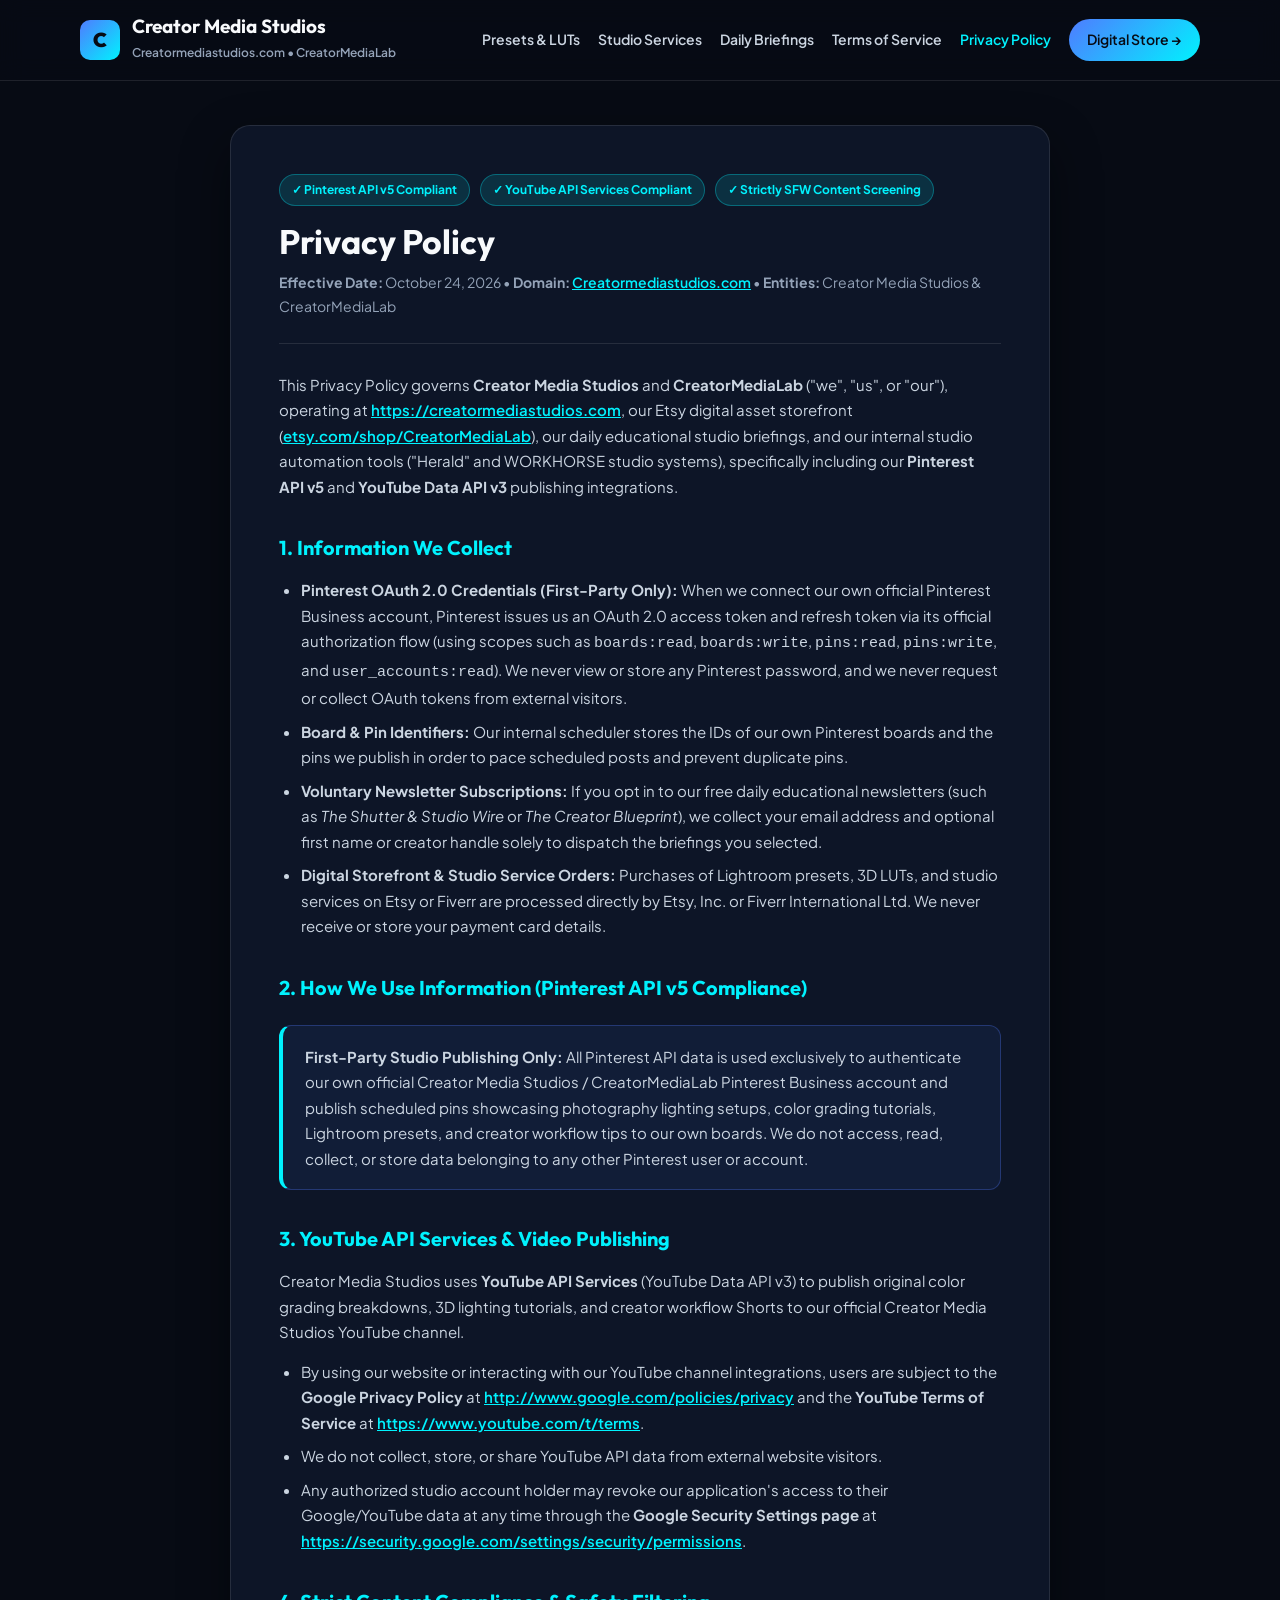
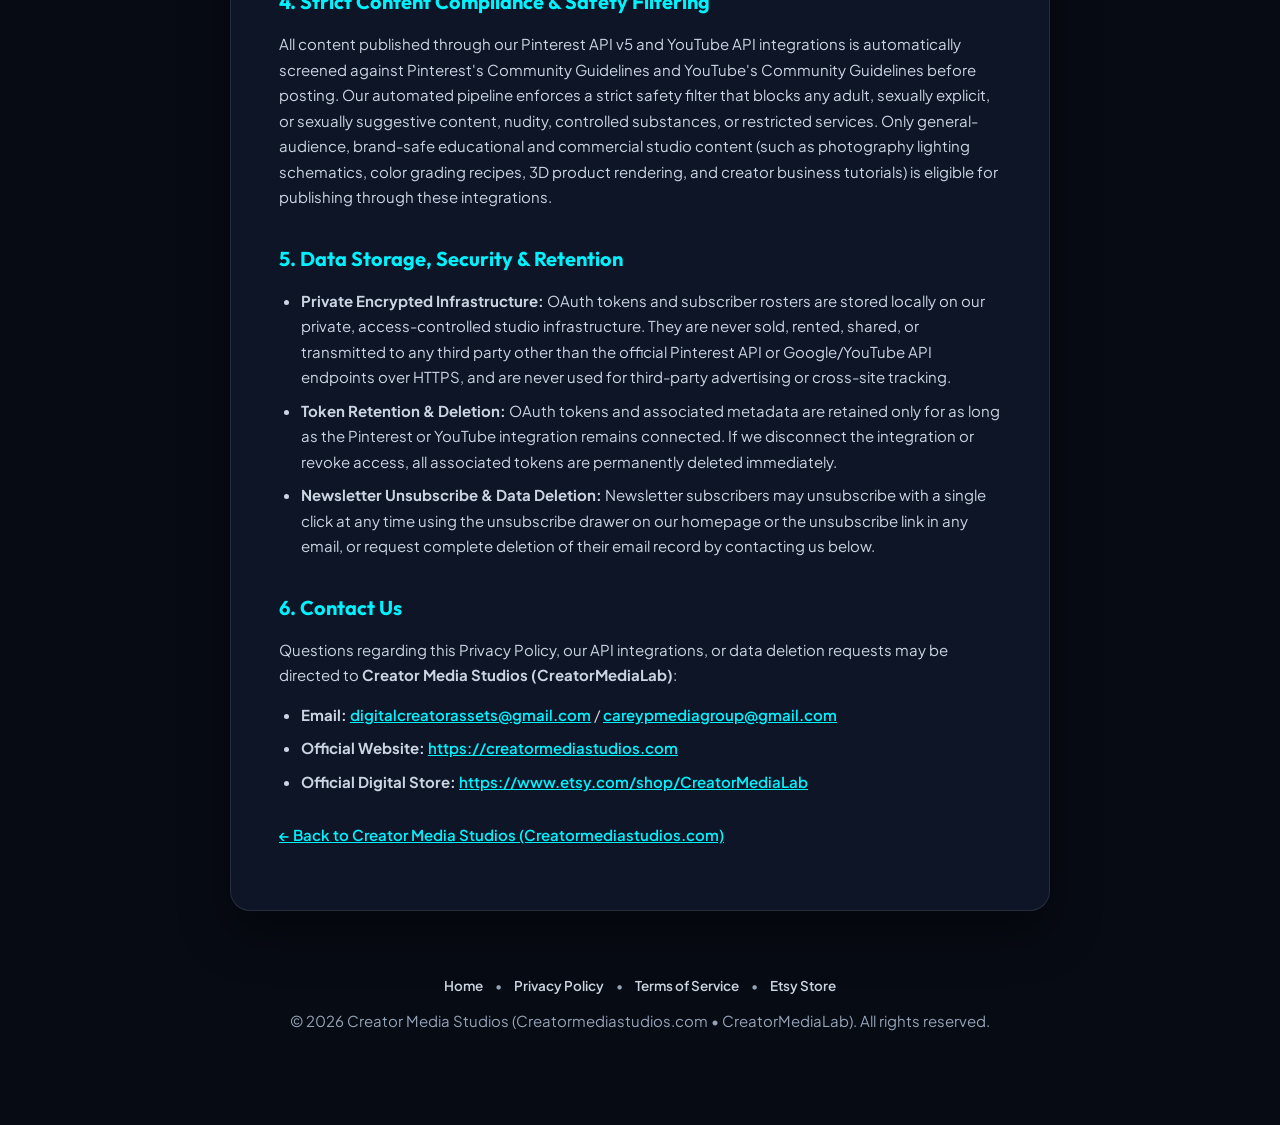
==== privacy/index.html @ a0b111d2 "Deploy Creator Media Studios website, privacy policy, and terms" ====
<!DOCTYPE html>
<html lang="en">
<head>
  <meta charset="UTF-8">
  <meta name="viewport" content="width=device-width, initial-scale=1.0">
  <title>Privacy Policy — Creator Media Studios (Creatormediastudios.com &bull; CreatorMediaLab)</title>
  <meta name="description" content="Official Privacy Policy for Creator Media Studios (Creatormediastudios.com) and CreatorMediaLab, covering our Pinterest API v5 integration, YouTube API Services integration, digital storefront, and daily studio briefings.">
  <link rel="canonical" href="https://creatormediastudios.com/privacy.html">
  <link rel="preconnect" href="https://fonts.googleapis.com">
  <link rel="preconnect" href="https://fonts.gstatic.com" crossorigin>
  <link href="https://fonts.googleapis.com/css2?family=Outfit:wght@500;600;700;800;900&family=Plus+Jakarta+Sans:wght@400;500;600;700&display=swap" rel="stylesheet">
  <style>
    :root {
      --bg-dark: #070b14;
      --card-bg: #0d1527;
      --border-color: rgba(255, 255, 255, 0.1);
      --studio-cyan: #00f2fe;
      --cobalt: #4f7cff;
      --blueprint-gold: #eab308;
      --emerald: #10b981;
      --text-white: #f8fafc;
      --text-sub: #cbd5e1;
      --text-muted: #94a3b8;
    }
    * { box-sizing: border-box; margin: 0; padding: 0; }
    body {
      background-color: var(--bg-dark);
      color: var(--text-sub);
      font-family: 'Plus Jakarta Sans', -apple-system, BlinkMacSystemFont, "Segoe UI", Roboto, sans-serif;
      line-height: 1.7;
      padding-bottom: 80px;
    }
    header.site-header {
      background: rgba(7, 11, 20, 0.9);
      backdrop-filter: blur(12px);
      border-bottom: 1px solid var(--border-color);
      position: sticky;
      top: 0;
      z-index: 50;
      padding: 16px 24px;
    }
    .header-inner {
      max-width: 1120px;
      margin: 0 auto;
      display: flex;
      align-items: center;
      justify-content: space-between;
      flex-wrap: wrap;
      gap: 16px;
    }
    .brand {
      display: flex;
      align-items: center;
      gap: 12px;
      text-decoration: none;
      color: var(--text-white);
    }
    .brand-badge {
      width: 40px;
      height: 40px;
      border-radius: 10px;
      background: linear-gradient(135deg, var(--cobalt), var(--studio-cyan));
      display: flex;
      align-items: center;
      justify-content: center;
      font-family: 'Outfit', sans-serif;
      font-weight: 900;
      font-size: 20px;
      color: #070b14;
    }
    .brand-text strong {
      display: block;
      font-family: 'Outfit', sans-serif;
      font-size: 19px;
      color: var(--text-white);
      line-height: 1.1;
    }
    .brand-text span {
      font-size: 12px;
      color: var(--text-muted);
    }
    .nav-links {
      display: flex;
      align-items: center;
      gap: 18px;
      flex-wrap: wrap;
    }
    .nav-links a {
      text-decoration: none;
      color: var(--text-sub);
      font-size: 14px;
      font-weight: 600;
      transition: color 0.15s;
    }
    .nav-links a:hover { color: var(--studio-cyan); }
    .btn-cta {
      background: linear-gradient(135deg, var(--cobalt), var(--studio-cyan));
      color: #070b14 !important;
      padding: 9px 18px;
      border-radius: 999px;
      font-weight: 800;
      font-size: 13.5px;
    }

    .container {
      max-width: 860px;
      margin: 44px auto 0;
      padding: 0 20px;
    }
    .policy-card {
      background: var(--card-bg);
      border: 1px solid var(--border-color);
      border-radius: 20px;
      padding: 48px;
      box-shadow: 0 20px 50px rgba(0, 0, 0, 0.45);
    }
    .badge-row {
      display: flex;
      flex-wrap: wrap;
      gap: 10px;
      margin-bottom: 16px;
    }
    .badge {
      display: inline-flex;
      align-items: center;
      gap: 6px;
      padding: 5px 12px;
      border-radius: 999px;
      font-size: 12px;
      font-weight: 700;
      background: rgba(0, 242, 254, 0.12);
      border: 1px solid rgba(0, 242, 254, 0.3);
      color: var(--studio-cyan);
    }
    h1 {
      font-family: 'Outfit', sans-serif;
      font-size: 34px;
      color: var(--text-white);
      line-height: 1.2;
      margin-bottom: 8px;
    }
    .meta {
      font-size: 14px;
      color: var(--text-muted);
      margin-bottom: 28px;
      padding-bottom: 24px;
      border-bottom: 1px solid var(--border-color);
    }
    h2 {
      font-family: 'Outfit', sans-serif;
      font-size: 20px;
      color: var(--studio-cyan);
      margin: 32px 0 12px;
    }
    p {
      margin-bottom: 14px;
      font-size: 15px;
    }
    ul {
      padding-left: 22px;
      margin-bottom: 16px;
    }
    li {
      margin-bottom: 8px;
      font-size: 15px;
    }
    a {
      color: var(--studio-cyan);
      font-weight: 600;
    }
    .compliance-box {
      background: rgba(79, 124, 255, 0.08);
      border: 1px solid rgba(79, 124, 255, 0.3);
      border-left: 4px solid var(--studio-cyan);
      border-radius: 12px;
      padding: 18px 22px;
      margin: 20px 0;
    }
    footer.site-footer {
      max-width: 860px;
      margin: 40px auto 0;
      padding: 24px 20px 0;
      text-align: center;
      font-size: 13.5px;
      color: var(--text-muted);
    }
    footer.site-footer a {
      color: var(--text-sub);
      text-decoration: none;
      margin: 0 10px;
    }
    @media (max-width: 640px) {
      .policy-card { padding: 28px 22px; }
      h1 { font-size: 26px; }
    }
  </style>
</head>
<body>
  <header class="site-header">
    <div class="header-inner">
      <a href="index.html" class="brand">
        <div class="brand-badge">C</div>
        <div class="brand-text">
          <strong>Creator Media Studios</strong>
          <span>Creatormediastudios.com &bull; CreatorMediaLab</span>
        </div>
      </a>
      <nav class="nav-links">
        <a href="index.html#store">Presets &amp; LUTs</a>
        <a href="index.html#services">Studio Services</a>
        <a href="index.html#briefings">Daily Briefings</a>
        <a href="terms.html">Terms of Service</a>
        <a href="privacy.html" style="color: var(--studio-cyan);">Privacy Policy</a>
        <a href="https://www.etsy.com/shop/CreatorMediaLab" target="_blank" rel="noopener" class="btn-cta">Digital Store &rarr;</a>
      </nav>
    </div>
  </header>

  <main class="container">
    <article class="policy-card">
      <div class="badge-row">
        <span class="badge">&#10003; Pinterest API v5 Compliant</span>
        <span class="badge">&#10003; YouTube API Services Compliant</span>
        <span class="badge">&#10003; Strictly SFW Content Screening</span>
      </div>
      <h1>Privacy Policy</h1>
      <div class="meta">
        <strong>Effective Date:</strong> October 24, 2026 &bull; <strong>Domain:</strong> <a href="https://creatormediastudios.com">Creatormediastudios.com</a> &bull; <strong>Entities:</strong> Creator Media Studios &amp; CreatorMediaLab
      </div>

      <p>
        This Privacy Policy governs <strong>Creator Media Studios</strong> and <strong>CreatorMediaLab</strong> ("we", "us", or "our"), operating at <a href="https://creatormediastudios.com">https://creatormediastudios.com</a>, our Etsy digital asset storefront (<a href="https://www.etsy.com/shop/CreatorMediaLab" target="_blank" rel="noopener">etsy.com/shop/CreatorMediaLab</a>), our daily educational studio briefings, and our internal studio automation tools ("Herald" and WORKHORSE studio systems), specifically including our <strong>Pinterest API v5</strong> and <strong>YouTube Data API v3</strong> publishing integrations.
      </p>

      <h2>1. Information We Collect</h2>
      <ul>
        <li><strong>Pinterest OAuth 2.0 Credentials (First-Party Only):</strong> When we connect our own official Pinterest Business account, Pinterest issues us an OAuth 2.0 access token and refresh token via its official authorization flow (using scopes such as <code>boards:read</code>, <code>boards:write</code>, <code>pins:read</code>, <code>pins:write</code>, and <code>user_accounts:read</code>). We never view or store any Pinterest password, and we never request or collect OAuth tokens from external visitors.</li>
        <li><strong>Board &amp; Pin Identifiers:</strong> Our internal scheduler stores the IDs of our own Pinterest boards and the pins we publish in order to pace scheduled posts and prevent duplicate pins.</li>
        <li><strong>Voluntary Newsletter Subscriptions:</strong> If you opt in to our free daily educational newsletters (such as <em>The Shutter &amp; Studio Wire</em> or <em>The Creator Blueprint</em>), we collect your email address and optional first name or creator handle solely to dispatch the briefings you selected.</li>
        <li><strong>Digital Storefront &amp; Studio Service Orders:</strong> Purchases of Lightroom presets, 3D LUTs, and studio services on Etsy or Fiverr are processed directly by Etsy, Inc. or Fiverr International Ltd. We never receive or store your payment card details.</li>
      </ul>

      <h2>2. How We Use Information (Pinterest API v5 Compliance)</h2>
      <div class="compliance-box">
        <p style="margin-bottom: 0;">
          <strong>First-Party Studio Publishing Only:</strong> All Pinterest API data is used exclusively to authenticate our own official Creator Media Studios / CreatorMediaLab Pinterest Business account and publish scheduled pins showcasing photography lighting setups, color grading tutorials, Lightroom presets, and creator workflow tips to our own boards. We do not access, read, collect, or store data belonging to any other Pinterest user or account.
        </p>
      </div>

      <h2>3. YouTube API Services &amp; Video Publishing</h2>
      <p>
        Creator Media Studios uses <strong>YouTube API Services</strong> (YouTube Data API v3) to publish original color grading breakdowns, 3D lighting tutorials, and creator workflow Shorts to our official Creator Media Studios YouTube channel.
      </p>
      <ul>
        <li>By using our website or interacting with our YouTube channel integrations, users are subject to the <strong>Google Privacy Policy</strong> at <a href="http://www.google.com/policies/privacy" target="_blank" rel="noopener">http://www.google.com/policies/privacy</a> and the <strong>YouTube Terms of Service</strong> at <a href="https://www.youtube.com/t/terms" target="_blank" rel="noopener">https://www.youtube.com/t/terms</a>.</li>
        <li>We do not collect, store, or share YouTube API data from external website visitors.</li>
        <li>Any authorized studio account holder may revoke our application's access to their Google/YouTube data at any time through the <strong>Google Security Settings page</strong> at <a href="https://security.google.com/settings/security/permissions" target="_blank" rel="noopener">https://security.google.com/settings/security/permissions</a>.</li>
      </ul>

      <h2>4. Strict Content Compliance &amp; Safety Filtering</h2>
      <p>
        All content published through our Pinterest API v5 and YouTube API integrations is automatically screened against Pinterest's Community Guidelines and YouTube's Community Guidelines before posting. Our automated pipeline enforces a strict safety filter that blocks any adult, sexually explicit, or sexually suggestive content, nudity, controlled substances, or restricted services. Only general-audience, brand-safe educational and commercial studio content (such as photography lighting schematics, color grading recipes, 3D product rendering, and creator business tutorials) is eligible for publishing through these integrations.
      </p>

      <h2>5. Data Storage, Security &amp; Retention</h2>
      <ul>
        <li><strong>Private Encrypted Infrastructure:</strong> OAuth tokens and subscriber rosters are stored locally on our private, access-controlled studio infrastructure. They are never sold, rented, shared, or transmitted to any third party other than the official Pinterest API or Google/YouTube API endpoints over HTTPS, and are never used for third-party advertising or cross-site tracking.</li>
        <li><strong>Token Retention &amp; Deletion:</strong> OAuth tokens and associated metadata are retained only for as long as the Pinterest or YouTube integration remains connected. If we disconnect the integration or revoke access, all associated tokens are permanently deleted immediately.</li>
        <li><strong>Newsletter Unsubscribe &amp; Data Deletion:</strong> Newsletter subscribers may unsubscribe with a single click at any time using the unsubscribe drawer on our homepage or the unsubscribe link in any email, or request complete deletion of their email record by contacting us below.</li>
      </ul>

      <h2>6. Contact Us</h2>
      <p>
        Questions regarding this Privacy Policy, our API integrations, or data deletion requests may be directed to <strong>Creator Media Studios (CreatorMediaLab)</strong>:
      </p>
      <ul>
        <li><strong>Email:</strong> <a href="mailto:digitalcreatorassets@gmail.com">digitalcreatorassets@gmail.com</a> / <a href="mailto:careypmediagroup@gmail.com">careypmediagroup@gmail.com</a></li>
        <li><strong>Official Website:</strong> <a href="https://creatormediastudios.com">https://creatormediastudios.com</a></li>
        <li><strong>Official Digital Store:</strong> <a href="https://www.etsy.com/shop/CreatorMediaLab" target="_blank" rel="noopener">https://www.etsy.com/shop/CreatorMediaLab</a></li>
      </ul>

      <p style="margin-top: 28px;">
        <a href="index.html">&larr; Back to Creator Media Studios (Creatormediastudios.com)</a>
      </p>
    </article>
  </main>

  <footer class="site-footer">
    <div>
      <a href="index.html">Home</a> &bull;
      <a href="privacy.html">Privacy Policy</a> &bull;
      <a href="terms.html">Terms of Service</a> &bull;
      <a href="https://www.etsy.com/shop/CreatorMediaLab" target="_blank" rel="noopener">Etsy Store</a>
    </div>
    <p style="margin-top: 10px;">&copy; 2026 Creator Media Studios (Creatormediastudios.com &bull; CreatorMediaLab). All rights reserved.</p>
  </footer>
</body>
</html>
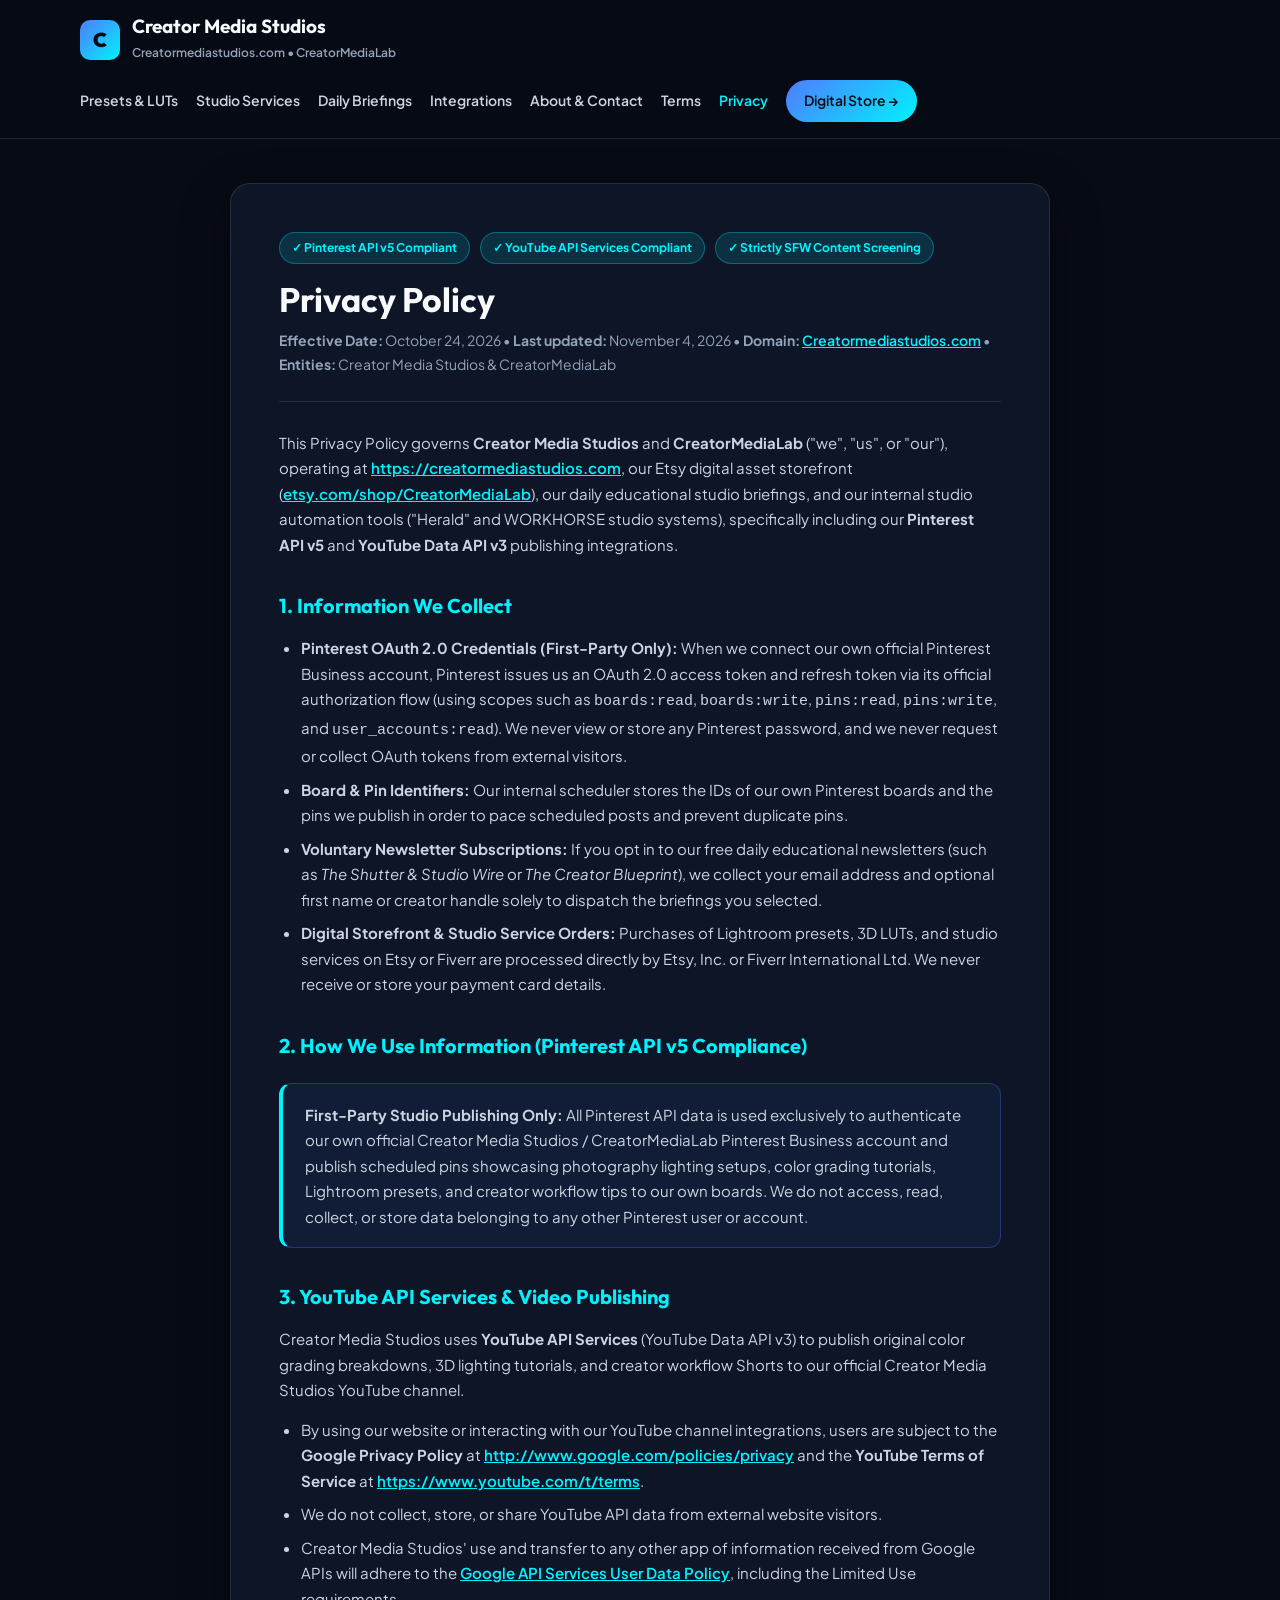
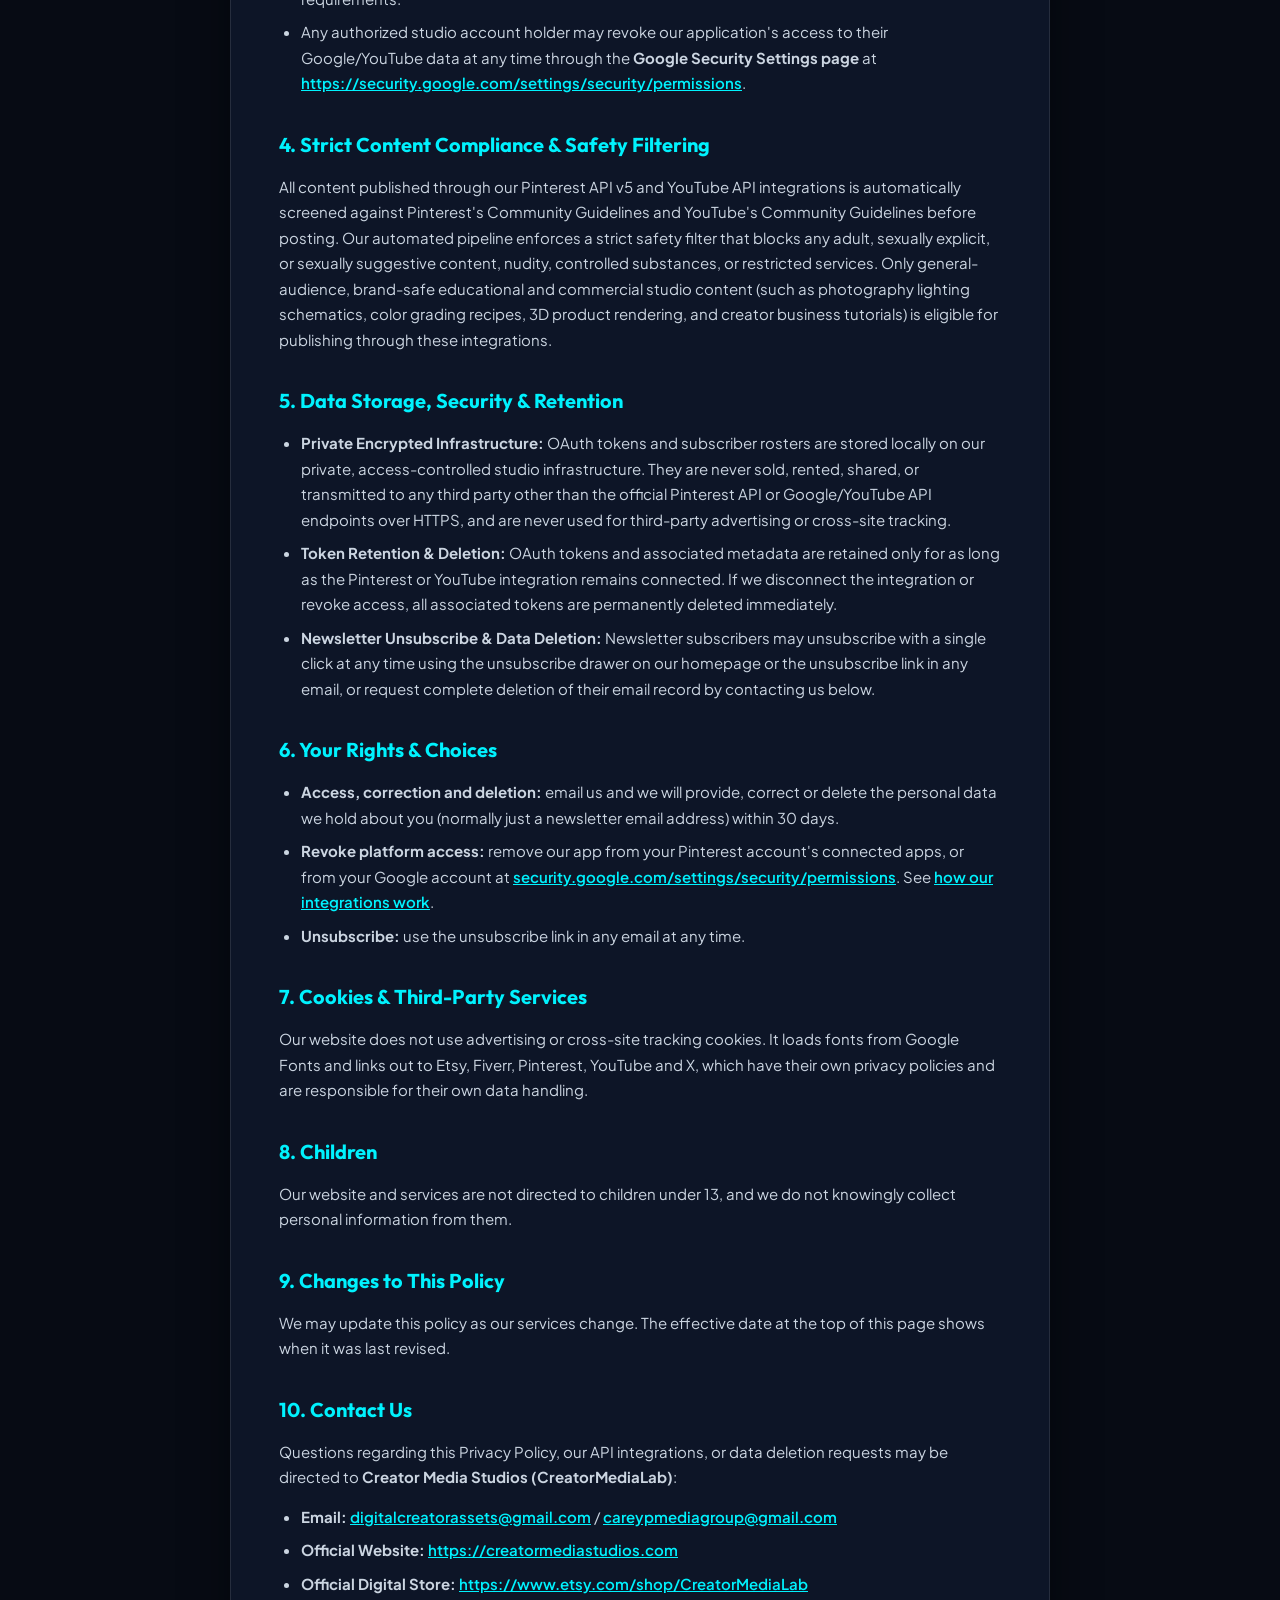
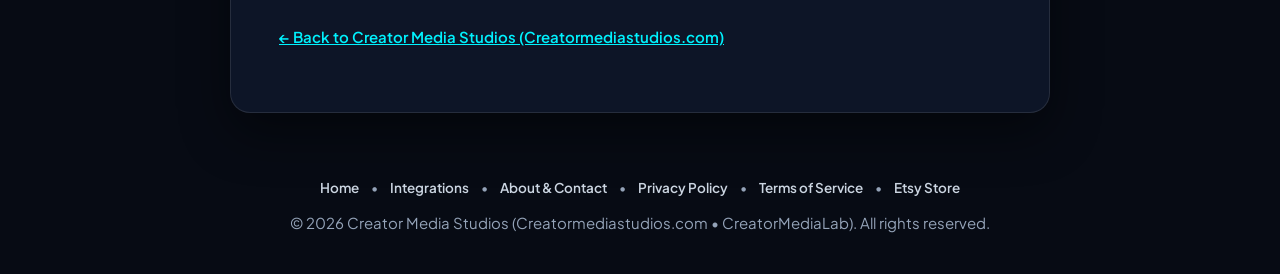
==== commit 61798748: "Add Integrations and About & Contact pages, expand privacy policy, fix nav anchors, redirect duplica" ====
--- a/privacy/index.html
+++ b/privacy/index.html
@@ -2,297 +2,9 @@
 <html lang="en">
 <head>
   <meta charset="UTF-8">
-  <meta name="viewport" content="width=device-width, initial-scale=1.0">
-  <title>Privacy Policy — Creator Media Studios (Creatormediastudios.com &bull; CreatorMediaLab)</title>
-  <meta name="description" content="Official Privacy Policy for Creator Media Studios (Creatormediastudios.com) and CreatorMediaLab, covering our Pinterest API v5 integration, YouTube API Services integration, digital storefront, and daily studio briefings.">
+  <title>Privacy Policy • Creator Media Studios</title>
   <link rel="canonical" href="https://creatormediastudios.com/privacy.html">
-  <link rel="preconnect" href="https://fonts.googleapis.com">
-  <link rel="preconnect" href="https://fonts.gstatic.com" crossorigin>
-  <link href="https://fonts.googleapis.com/css2?family=Outfit:wght@500;600;700;800;900&family=Plus+Jakarta+Sans:wght@400;500;600;700&display=swap" rel="stylesheet">
-  <style>
-    :root {
-      --bg-dark: #070b14;
-      --card-bg: #0d1527;
-      --border-color: rgba(255, 255, 255, 0.1);
-      --studio-cyan: #00f2fe;
-      --cobalt: #4f7cff;
-      --blueprint-gold: #eab308;
-      --emerald: #10b981;
-      --text-white: #f8fafc;
-      --text-sub: #cbd5e1;
-      --text-muted: #94a3b8;
-    }
-    * { box-sizing: border-box; margin: 0; padding: 0; }
-    body {
-      background-color: var(--bg-dark);
-      color: var(--text-sub);
-      font-family: 'Plus Jakarta Sans', -apple-system, BlinkMacSystemFont, "Segoe UI", Roboto, sans-serif;
-      line-height: 1.7;
-      padding-bottom: 80px;
-    }
-    header.site-header {
-      background: rgba(7, 11, 20, 0.9);
-      backdrop-filter: blur(12px);
-      border-bottom: 1px solid var(--border-color);
-      position: sticky;
-      top: 0;
-      z-index: 50;
-      padding: 16px 24px;
-    }
-    .header-inner {
-      max-width: 1120px;
-      margin: 0 auto;
-      display: flex;
-      align-items: center;
-      justify-content: space-between;
-      flex-wrap: wrap;
-      gap: 16px;
-    }
-    .brand {
-      display: flex;
-      align-items: center;
-      gap: 12px;
-      text-decoration: none;
-      color: var(--text-white);
-    }
-    .brand-badge {
-      width: 40px;
-      height: 40px;
-      border-radius: 10px;
-      background: linear-gradient(135deg, var(--cobalt), var(--studio-cyan));
-      display: flex;
-      align-items: center;
-      justify-content: center;
-      font-family: 'Outfit', sans-serif;
-      font-weight: 900;
-      font-size: 20px;
-      color: #070b14;
-    }
-    .brand-text strong {
-      display: block;
-      font-family: 'Outfit', sans-serif;
-      font-size: 19px;
-      color: var(--text-white);
-      line-height: 1.1;
-    }
-    .brand-text span {
-      font-size: 12px;
-      color: var(--text-muted);
-    }
-    .nav-links {
-      display: flex;
-      align-items: center;
-      gap: 18px;
-      flex-wrap: wrap;
-    }
-    .nav-links a {
-      text-decoration: none;
-      color: var(--text-sub);
-      font-size: 14px;
-      font-weight: 600;
-      transition: color 0.15s;
-    }
-    .nav-links a:hover { color: var(--studio-cyan); }
-    .btn-cta {
-      background: linear-gradient(135deg, var(--cobalt), var(--studio-cyan));
-      color: #070b14 !important;
-      padding: 9px 18px;
-      border-radius: 999px;
-      font-weight: 800;
-      font-size: 13.5px;
-    }
-
-    .container {
-      max-width: 860px;
-      margin: 44px auto 0;
-      padding: 0 20px;
-    }
-    .policy-card {
-      background: var(--card-bg);
-      border: 1px solid var(--border-color);
-      border-radius: 20px;
-      padding: 48px;
-      box-shadow: 0 20px 50px rgba(0, 0, 0, 0.45);
-    }
-    .badge-row {
-      display: flex;
-      flex-wrap: wrap;
-      gap: 10px;
-      margin-bottom: 16px;
-    }
-    .badge {
-      display: inline-flex;
-      align-items: center;
-      gap: 6px;
-      padding: 5px 12px;
-      border-radius: 999px;
-      font-size: 12px;
-      font-weight: 700;
-      background: rgba(0, 242, 254, 0.12);
-      border: 1px solid rgba(0, 242, 254, 0.3);
-      color: var(--studio-cyan);
-    }
-    h1 {
-      font-family: 'Outfit', sans-serif;
-      font-size: 34px;
-      color: var(--text-white);
-      line-height: 1.2;
-      margin-bottom: 8px;
-    }
-    .meta {
-      font-size: 14px;
-      color: var(--text-muted);
-      margin-bottom: 28px;
-      padding-bottom: 24px;
-      border-bottom: 1px solid var(--border-color);
-    }
-    h2 {
-      font-family: 'Outfit', sans-serif;
-      font-size: 20px;
-      color: var(--studio-cyan);
-      margin: 32px 0 12px;
-    }
-    p {
-      margin-bottom: 14px;
-      font-size: 15px;
-    }
-    ul {
-      padding-left: 22px;
-      margin-bottom: 16px;
-    }
-    li {
-      margin-bottom: 8px;
-      font-size: 15px;
-    }
-    a {
-      color: var(--studio-cyan);
-      font-weight: 600;
-    }
-    .compliance-box {
-      background: rgba(79, 124, 255, 0.08);
-      border: 1px solid rgba(79, 124, 255, 0.3);
-      border-left: 4px solid var(--studio-cyan);
-      border-radius: 12px;
-      padding: 18px 22px;
-      margin: 20px 0;
-    }
-    footer.site-footer {
-      max-width: 860px;
-      margin: 40px auto 0;
-      padding: 24px 20px 0;
-      text-align: center;
-      font-size: 13.5px;
-      color: var(--text-muted);
-    }
-    footer.site-footer a {
-      color: var(--text-sub);
-      text-decoration: none;
-      margin: 0 10px;
-    }
-    @media (max-width: 640px) {
-      .policy-card { padding: 28px 22px; }
-      h1 { font-size: 26px; }
-    }
-  </style>
+  <meta http-equiv="refresh" content="0; url=/privacy.html">
 </head>
-<body>
-  <header class="site-header">
-    <div class="header-inner">
-      <a href="index.html" class="brand">
-        <div class="brand-badge">C</div>
-        <div class="brand-text">
-          <strong>Creator Media Studios</strong>
-          <span>Creatormediastudios.com &bull; CreatorMediaLab</span>
-        </div>
-      </a>
-      <nav class="nav-links">
-        <a href="index.html#store">Presets &amp; LUTs</a>
-        <a href="index.html#services">Studio Services</a>
-        <a href="index.html#briefings">Daily Briefings</a>
-        <a href="terms.html">Terms of Service</a>
-        <a href="privacy.html" style="color: var(--studio-cyan);">Privacy Policy</a>
-        <a href="https://www.etsy.com/shop/CreatorMediaLab" target="_blank" rel="noopener" class="btn-cta">Digital Store &rarr;</a>
-      </nav>
-    </div>
-  </header>
-
-  <main class="container">
-    <article class="policy-card">
-      <div class="badge-row">
-        <span class="badge">&#10003; Pinterest API v5 Compliant</span>
-        <span class="badge">&#10003; YouTube API Services Compliant</span>
-        <span class="badge">&#10003; Strictly SFW Content Screening</span>
-      </div>
-      <h1>Privacy Policy</h1>
-      <div class="meta">
-        <strong>Effective Date:</strong> October 24, 2026 &bull; <strong>Domain:</strong> <a href="https://creatormediastudios.com">Creatormediastudios.com</a> &bull; <strong>Entities:</strong> Creator Media Studios &amp; CreatorMediaLab
-      </div>
-
-      <p>
-        This Privacy Policy governs <strong>Creator Media Studios</strong> and <strong>CreatorMediaLab</strong> ("we", "us", or "our"), operating at <a href="https://creatormediastudios.com">https://creatormediastudios.com</a>, our Etsy digital asset storefront (<a href="https://www.etsy.com/shop/CreatorMediaLab" target="_blank" rel="noopener">etsy.com/shop/CreatorMediaLab</a>), our daily educational studio briefings, and our internal studio automation tools ("Herald" and WORKHORSE studio systems), specifically including our <strong>Pinterest API v5</strong> and <strong>YouTube Data API v3</strong> publishing integrations.
-      </p>
-
-      <h2>1. Information We Collect</h2>
-      <ul>
-        <li><strong>Pinterest OAuth 2.0 Credentials (First-Party Only):</strong> When we connect our own official Pinterest Business account, Pinterest issues us an OAuth 2.0 access token and refresh token via its official authorization flow (using scopes such as <code>boards:read</code>, <code>boards:write</code>, <code>pins:read</code>, <code>pins:write</code>, and <code>user_accounts:read</code>). We never view or store any Pinterest password, and we never request or collect OAuth tokens from external visitors.</li>
-        <li><strong>Board &amp; Pin Identifiers:</strong> Our internal scheduler stores the IDs of our own Pinterest boards and the pins we publish in order to pace scheduled posts and prevent duplicate pins.</li>
-        <li><strong>Voluntary Newsletter Subscriptions:</strong> If you opt in to our free daily educational newsletters (such as <em>The Shutter &amp; Studio Wire</em> or <em>The Creator Blueprint</em>), we collect your email address and optional first name or creator handle solely to dispatch the briefings you selected.</li>
-        <li><strong>Digital Storefront &amp; Studio Service Orders:</strong> Purchases of Lightroom presets, 3D LUTs, and studio services on Etsy or Fiverr are processed directly by Etsy, Inc. or Fiverr International Ltd. We never receive or store your payment card details.</li>
-      </ul>
-
-      <h2>2. How We Use Information (Pinterest API v5 Compliance)</h2>
-      <div class="compliance-box">
-        <p style="margin-bottom: 0;">
-          <strong>First-Party Studio Publishing Only:</strong> All Pinterest API data is used exclusively to authenticate our own official Creator Media Studios / CreatorMediaLab Pinterest Business account and publish scheduled pins showcasing photography lighting setups, color grading tutorials, Lightroom presets, and creator workflow tips to our own boards. We do not access, read, collect, or store data belonging to any other Pinterest user or account.
-        </p>
-      </div>
-
-      <h2>3. YouTube API Services &amp; Video Publishing</h2>
-      <p>
-        Creator Media Studios uses <strong>YouTube API Services</strong> (YouTube Data API v3) to publish original color grading breakdowns, 3D lighting tutorials, and creator workflow Shorts to our official Creator Media Studios YouTube channel.
-      </p>
-      <ul>
-        <li>By using our website or interacting with our YouTube channel integrations, users are subject to the <strong>Google Privacy Policy</strong> at <a href="http://www.google.com/policies/privacy" target="_blank" rel="noopener">http://www.google.com/policies/privacy</a> and the <strong>YouTube Terms of Service</strong> at <a href="https://www.youtube.com/t/terms" target="_blank" rel="noopener">https://www.youtube.com/t/terms</a>.</li>
-        <li>We do not collect, store, or share YouTube API data from external website visitors.</li>
-        <li>Any authorized studio account holder may revoke our application's access to their Google/YouTube data at any time through the <strong>Google Security Settings page</strong> at <a href="https://security.google.com/settings/security/permissions" target="_blank" rel="noopener">https://security.google.com/settings/security/permissions</a>.</li>
-      </ul>
-
-      <h2>4. Strict Content Compliance &amp; Safety Filtering</h2>
-      <p>
-        All content published through our Pinterest API v5 and YouTube API integrations is automatically screened against Pinterest's Community Guidelines and YouTube's Community Guidelines before posting. Our automated pipeline enforces a strict safety filter that blocks any adult, sexually explicit, or sexually suggestive content, nudity, controlled substances, or restricted services. Only general-audience, brand-safe educational and commercial studio content (such as photography lighting schematics, color grading recipes, 3D product rendering, and creator business tutorials) is eligible for publishing through these integrations.
-      </p>
-
-      <h2>5. Data Storage, Security &amp; Retention</h2>
-      <ul>
-        <li><strong>Private Encrypted Infrastructure:</strong> OAuth tokens and subscriber rosters are stored locally on our private, access-controlled studio infrastructure. They are never sold, rented, shared, or transmitted to any third party other than the official Pinterest API or Google/YouTube API endpoints over HTTPS, and are never used for third-party advertising or cross-site tracking.</li>
-        <li><strong>Token Retention &amp; Deletion:</strong> OAuth tokens and associated metadata are retained only for as long as the Pinterest or YouTube integration remains connected. If we disconnect the integration or revoke access, all associated tokens are permanently deleted immediately.</li>
-        <li><strong>Newsletter Unsubscribe &amp; Data Deletion:</strong> Newsletter subscribers may unsubscribe with a single click at any time using the unsubscribe drawer on our homepage or the unsubscribe link in any email, or request complete deletion of their email record by contacting us below.</li>
-      </ul>
-
-      <h2>6. Contact Us</h2>
-      <p>
-        Questions regarding this Privacy Policy, our API integrations, or data deletion requests may be directed to <strong>Creator Media Studios (CreatorMediaLab)</strong>:
-      </p>
-      <ul>
-        <li><strong>Email:</strong> <a href="mailto:digitalcreatorassets@gmail.com">digitalcreatorassets@gmail.com</a> / <a href="mailto:careypmediagroup@gmail.com">careypmediagroup@gmail.com</a></li>
-        <li><strong>Official Website:</strong> <a href="https://creatormediastudios.com">https://creatormediastudios.com</a></li>
-        <li><strong>Official Digital Store:</strong> <a href="https://www.etsy.com/shop/CreatorMediaLab" target="_blank" rel="noopener">https://www.etsy.com/shop/CreatorMediaLab</a></li>
-      </ul>
-
-      <p style="margin-top: 28px;">
-        <a href="index.html">&larr; Back to Creator Media Studios (Creatormediastudios.com)</a>
-      </p>
-    </article>
-  </main>
-
-  <footer class="site-footer">
-    <div>
-      <a href="index.html">Home</a> &bull;
-      <a href="privacy.html">Privacy Policy</a> &bull;
-      <a href="terms.html">Terms of Service</a> &bull;
-      <a href="https://www.etsy.com/shop/CreatorMediaLab" target="_blank" rel="noopener">Etsy Store</a>
-    </div>
-    <p style="margin-top: 10px;">&copy; 2026 Creator Media Studios (Creatormediastudios.com &bull; CreatorMediaLab). All rights reserved.</p>
-  </footer>
-</body>
+<body><p><a href="/privacy.html">Privacy Policy</a></p></body>
 </html>
